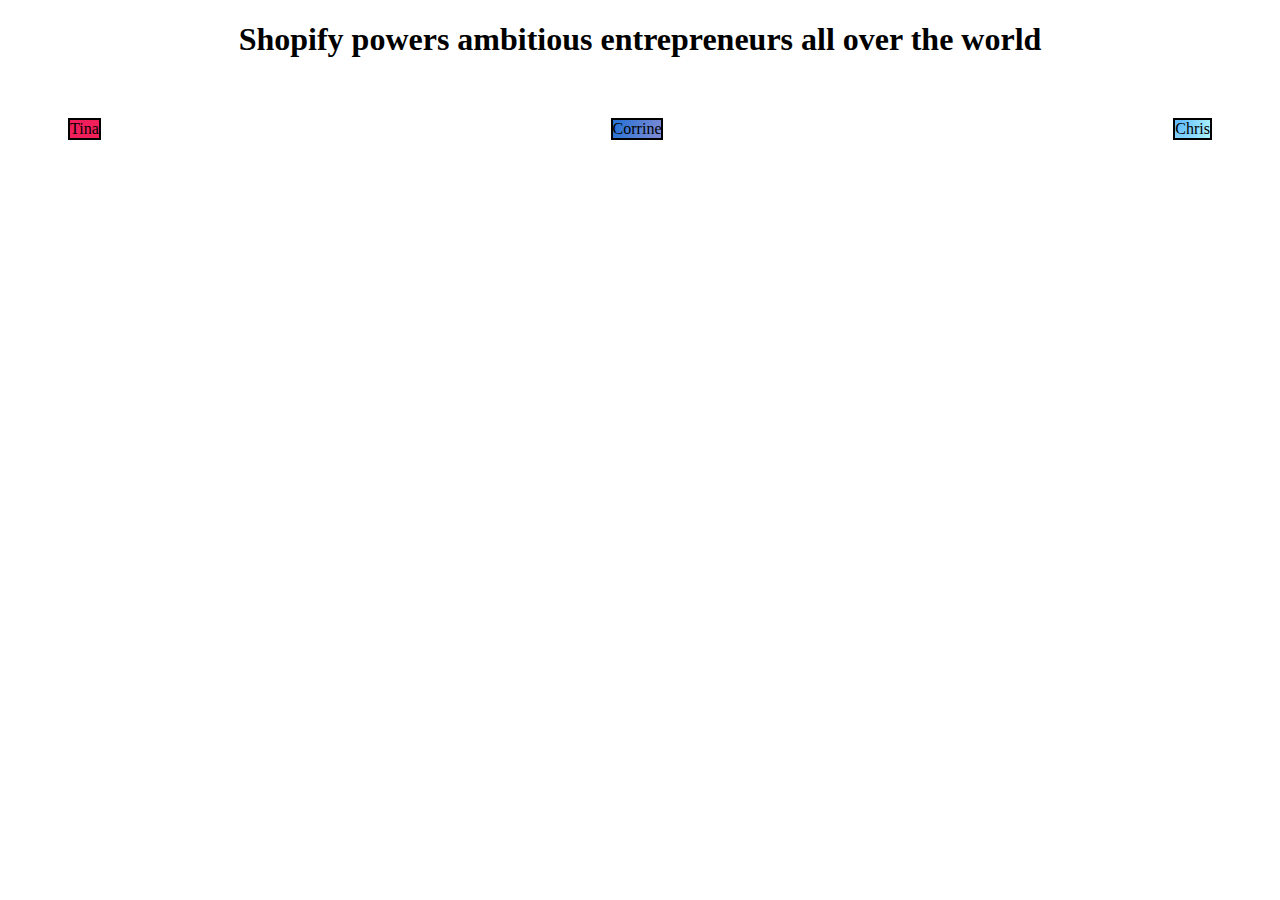
==== LandingPage1.html @ 4092dce0 "body" ====
<!DOCTYPE html>
<html>
<head>
	<meta charset="utf-8">
	<title>Landing page</title>
	<meta name="viewport" content="width=device-width, initial-scale=1">
	<link rel="stylesheet" type="text/css" href="LP1.css">

</head>
<body> 
	<header><h1>Shopify powers ambitious entrepreneurs all over the world</h1></header>
<div class="container">
	<div class="box-1">
		Tina
	</div>
	<div class="box-2">
		Corrine
	</div>
	<div class="box-3">
		Chris
	</div>
</div>

</body>
</html>
---- LP1.css ----
body{
	background-image: url(https://i.pinimg.com/originals/cb/e4/eb/cbe4ebd704ad2c76868baa2407020fbb.png);
	background-size: cover;
}
.container{
	display: flex;
	padding: 30px;
	margin: 30px;
	flex-direction: row;
	justify-content: space-between;
	align-items: center;
}
.box-1{
 background-image: radial-gradient( circle 860px at 11.8% 33.5%,  rgba(240,30,92,1) 0%, rgba(244,49,74,1) 30.5%, rgba(249,75,37,1) 56.1%, rgba(250,88,19,1) 75.6%, rgba(253,102,2,1) 100.2% );
 border: 2px solid black;
}
.box-2{
	background-image: linear-gradient( 109.6deg,  rgba(45,116,213,1) 11.2%, rgba(121,137,212,1) 91.2% );
border: 2px solid black;
}
.box-3{
	background-image: radial-gradient( circle farthest-corner at 10% 20%,  rgba(97,186,255,1) 0%, rgba(166,239,253,1) 90.1% );
border: 2px solid black;
}
header{
	text-align: center;
}
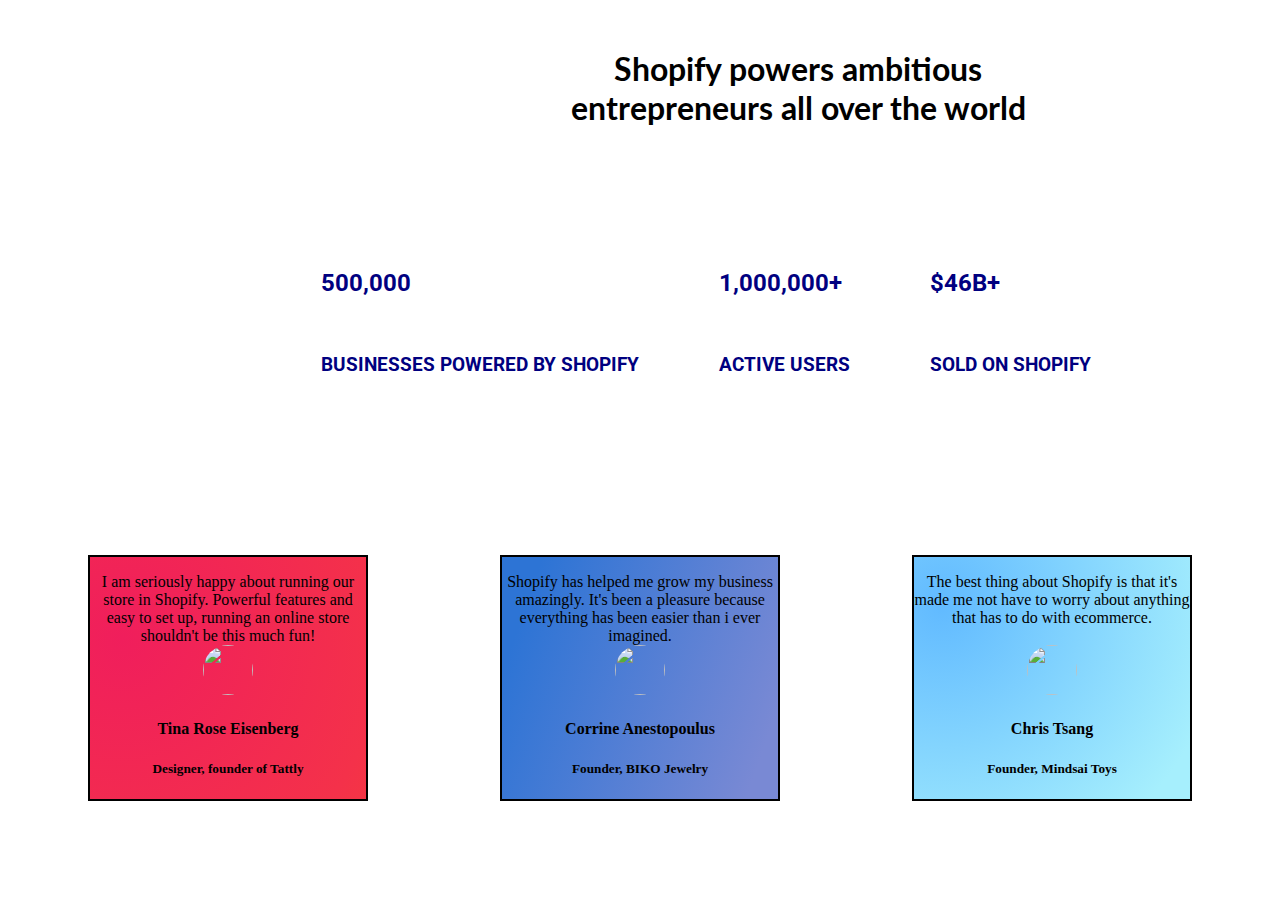
==== commit 1151ce30: "body" ====
--- a/LandingPage1.html
+++ b/LandingPage1.html
@@ -5,19 +5,37 @@
 	<title>Landing page</title>
 	<meta name="viewport" content="width=device-width, initial-scale=1">
 	<link rel="stylesheet" type="text/css" href="LP1.css">
+	<link rel="preconnect" href="https://fonts.googleapis.com">
+   <link rel="preconnect" href="https://fonts.gstatic.com" crossorigin>
+   <link href="https://fonts.googleapis.com/css2?family=Roboto:wght@300;400&display=swap" rel="stylesheet">
+   <link rel="preconnect" href="https://fonts.googleapis.com">
+   <link rel="preconnect" href="https://fonts.gstatic.com" crossorigin>
+   <link href="https://fonts.googleapis.com/css2?family=Lato&display=swap" rel="stylesheet">
 
 </head>
 <body> 
 	<header><h1>Shopify powers ambitious entrepreneurs all over the world</h1></header>
-<div class="container">
+	<div class="container-1">
+		<div class="num-1">
+			<h2>500,000</h2><br><h3>BUSINESSES POWERED BY SHOPIFY</h3>
+		</div>
+		<div class="num-1">
+			<h2>1,000,000+</h2><br><h3>ACTIVE USERS</h3>
+		</div>
+		<div class="num-1">
+			<h2>$46B+</h2><br><h3>SOLD ON SHOPIFY </h3>
+		</div>
+	</div>
+<div class="container-2">
 	<div class="box-1">
-		Tina
+		<p>I am seriously happy about running our store in Shopify. Powerful features and easy to set up, running an online store shouldn't be this much fun!<br> <img src="https://1.bp.blogspot.com/-sizOUZ2D4XQ/TsDjo9JHjCI/AAAAAAAAAC4/0WcDVJyiPps/s1600/DSC09248.JPG" width="50" height="50"><br><h4>Tina Rose Eisenberg</h4> <h5> Designer, founder of Tattly</h5></p>
 	</div>
 	<div class="box-2">
-		Corrine
+		<p>Shopify has helped me grow my business amazingly. It's been a pleasure because everything has been easier than i ever imagined.<br> <img src="https://htc-wallpaper.com/wp-content/uploads/2014/07/Poppies-flowers-field.jpg" width="50" height="50"><br><h4>Corrine Anestopoulus</h4> <h5> Founder, BIKO Jewelry</h5></p>
 	</div>
 	<div class="box-3">
-		Chris
+		<p>The best thing about Shopify is that it's made me not have to worry about anything that has to do with ecommerce.<br><br> <img src="https://www.wasaweb.net/images/stock-images/2048x2048/flowers-43.jpg" width="50" height="50"><br><h4>Chris Tsang</h4> <h5> Founder, Mindsai Toys</h5></p>
+	   
 	</div>
 </div>
 
--- a/LP1.css
+++ b/LP1.css
@@ -2,26 +2,61 @@
 	background-image: url(https://i.pinimg.com/originals/cb/e4/eb/cbe4ebd704ad2c76868baa2407020fbb.png);
 	background-size: cover;
 }
-.container{
+.container-2{
 	display: flex;
-	padding: 30px;
-	margin: 30px;
+	padding: 40px;
+	margin: 40px;
 	flex-direction: row;
 	justify-content: space-between;
-	align-items: center;
 }
 .box-1{
  background-image: radial-gradient( circle 860px at 11.8% 33.5%,  rgba(240,30,92,1) 0%, rgba(244,49,74,1) 30.5%, rgba(249,75,37,1) 56.1%, rgba(250,88,19,1) 75.6%, rgba(253,102,2,1) 100.2% );
  border: 2px solid black;
-}
+ width: 25%;
+ text-align: center;
+ 
+ align-self: flex-end;}
+
 .box-2{
 	background-image: linear-gradient( 109.6deg,  rgba(45,116,213,1) 11.2%, rgba(121,137,212,1) 91.2% );
 border: 2px solid black;
+ width: 25%;
+ text-align: center;
+
+ align-self: flex-start;
 }
 .box-3{
 	background-image: radial-gradient( circle farthest-corner at 10% 20%,  rgba(97,186,255,1) 0%, rgba(166,239,253,1) 90.1% );
 border: 2px solid black;
+ width: 25%;
+ text-align: center;
+ align-self: flex-end;
+
 }
 header{
 	text-align: center;
+	border: 1px transparent whitesmoke;
+	width: 45%;
+	margin-left: 54vh;
+	padding: 20px;
+	font-family: 'Lato', sans-serif;
+}
+.container-1{
+	display: inline-flex;
+	margin: 20px;
+	padding: 20px;
+	flex-direction: row;
+	justify-content: space-between;
+	margin-left: 20%;
+
+
+}
+.num-1{
+	margin: 20px;
+	padding: 20px;
+	color: navy;
+	font-family: 'Roboto', sans-serif;
+}
+img {
+  border-radius: 50%;
 }